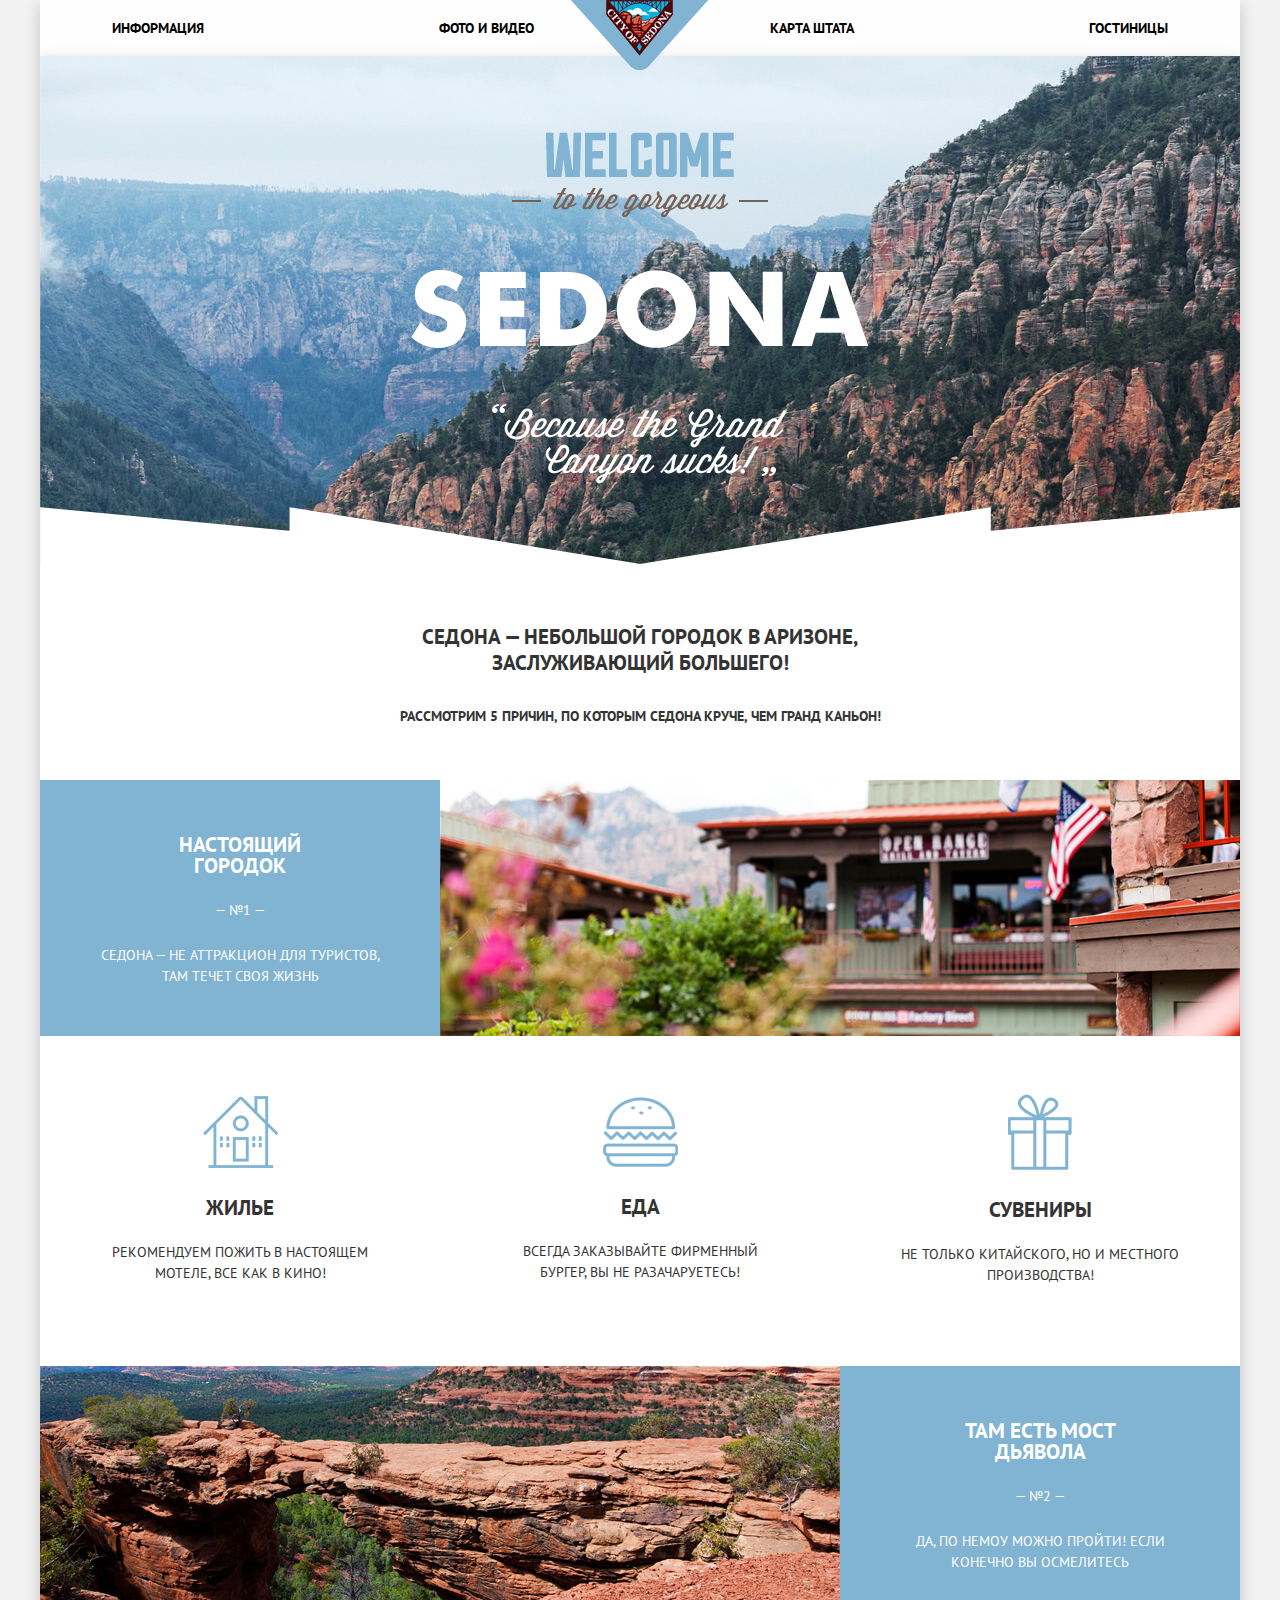
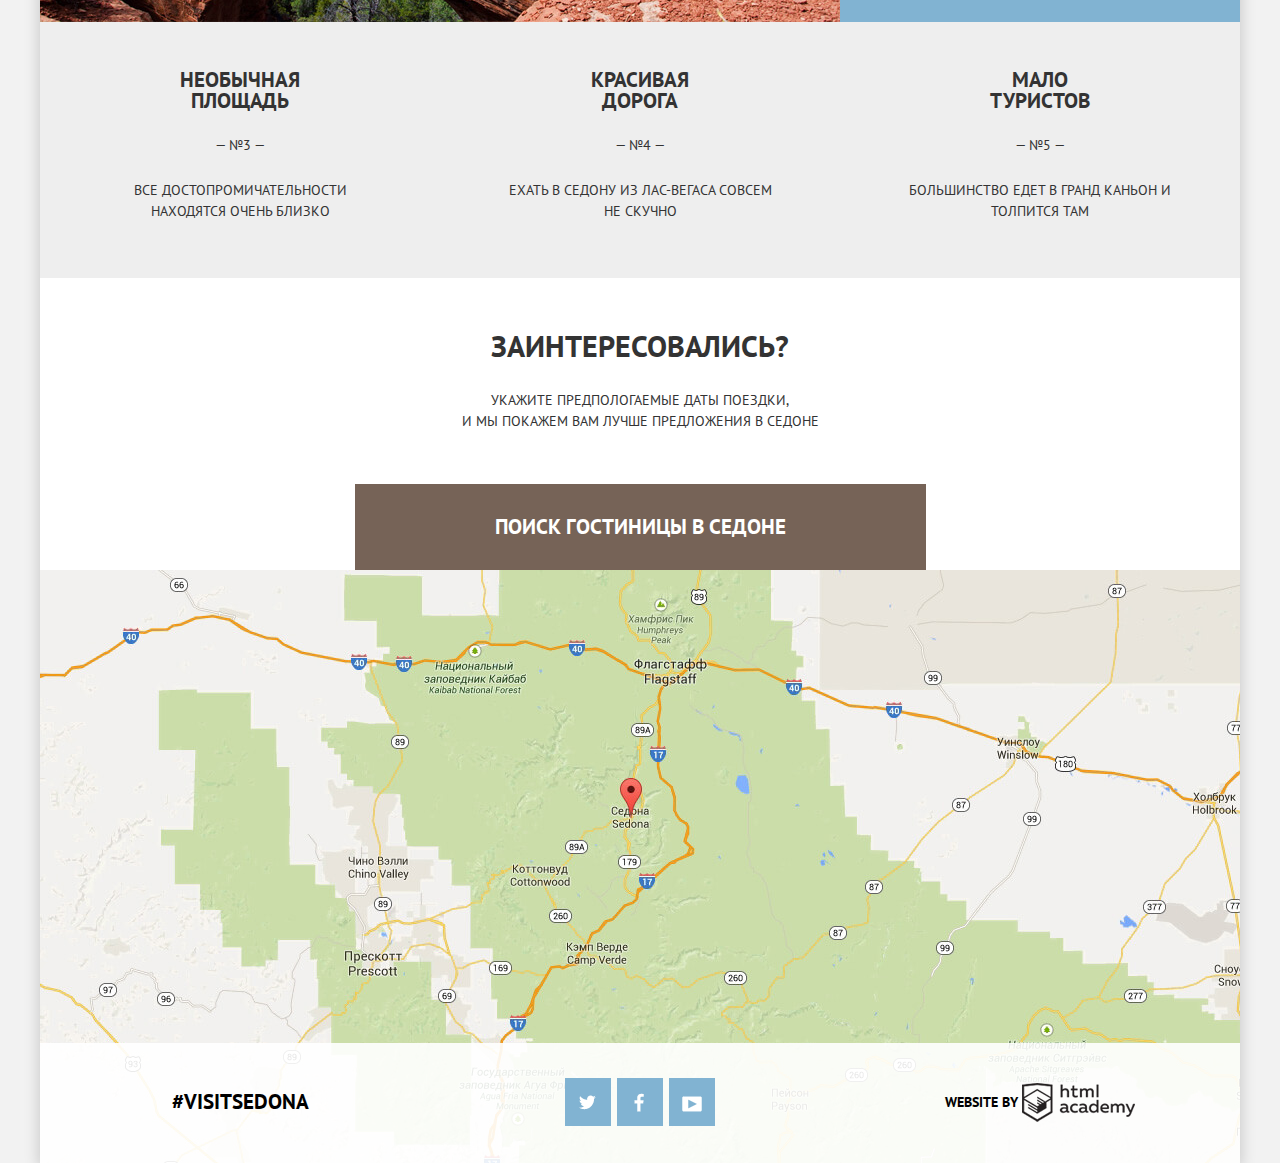
==== index.html @ 19bbd27e "посл. изминения надеюсь:)" ====
<!DOCTYPE html>
<html lang="ru">
<head>
	<meta charset="utf-8">
	<title>Добро пожаловать в Sedona!!!</title>
	<meta name="description" content="">
	<meta http-equiv="X-UA-Compatible" content="IE=edge">
	<link href="https://fonts.googleapis.com/css?family=PT+Sans:400,700&subset=cyrillic,latin" rel="stylesheet" type="text/css">
	<link rel="stylesheet" href="css/normalize.css">
	<link rel="stylesheet" href="css/style.css">
</head>
<body>

	<header class="main-header container">
		<a class="logo">
			<img src="img/logo.png" width="138" height="70" alt="logo">
		</a>
		<nav class="main-navigation">
			<ul class="site-navigation">
				<li>
					<a href="info.html">Информация</a>
				</li>
				<li>
					<a href="visual-content.html">Фото и видео</a>
				</li>
				<li>
					<a href="big-map.html">Карта штата</a>
				</li>
				<li>
					<a href="hotels.html">Гостиницы</a>
				</li>
			</ul>
		</nav>
	</header>

	<main class="container">

		<section class="about">
			<h1 class="visually-hidden">Sedona<br></h1>
			<div class="sedona-fon">
				<img class="sedona-fon-title" src="img/main-background-title.png" width="458" height="352" alt="Sedona">
				<img src="img/zebra.png" width="1200" height="57" alt="zebra">
			</div>
			<h1 class="big-headline">Седона — небольшой городок в аризоне, заслуживающий большего!</h1>
			<b class="sub-title">Рассмотрим 5 причин, по которым Седона круче, чем гранд каньон!</b>
		</section>
		<section class="features">
			<div class="features-illustration clearfix">
				<div class="illustration-image">
					<img src="img/figure-town.jpg" width="800" height="256" alt="town Sedona">
				</div>
				<div class="illustration-description">
					<h2 class="main-headline">Настоящий городок</h2>
					<p class="text-comment">— №1 —</p>
					<p class="text-comment">Седона — не аттракцион для туристов, там течет своя жизнь</p>
				</div>
			</div>
			<div class="block-title">
				<img src="img/house.png" width="75" height="70" alt="house">
				<h3 class="sub-headline">Жилье</h3>
				<p class="text-comment">Рекомендуем пожить в настоящем мотеле, все как в кино!</p>
			</div>
			<div class="block-title">
				<img src="img/foot.png" width="75" height="72" alt="foot">
				<h3 class="sub-headline">Еда</h3>
				<p class="text-comment">Всегда заказывайте фирменный бургер, вы не разачаруетесь!</p>
			</div>
			<div class="block-title">
				<img src="img/suprais.png" width="64" height="76" alt="suprais">
				<h3 class="sub-headline">Сувениры</h3>
				<p class="text-comment">Не только китайского, но и местного производства!</p>
			</div>
			<div class="features-illustration left clearfix">
				<div class="illustration-image">
					<img src="img/figure-devil's-bridge.jpg" width="800" height="256" alt="devil's bridge">
				</div>
				<div class="illustration-description">
					<h2 class="main-headline">Там есть Мост дьявола</h2>
					<p class="text-comment">— №2 —</p>
					<p class="text-comment">Да, по немоу можно пройти! если конечно вы осмелитесь</p>
				</div>
			</div>
			<div class="feature color-fon">
				<h2 class="main-headline">Необычная площадь</h2>
				<p class="text-comment">— №3 —</p>
				<p class="text-comment">Все достопромичательности находятся очень близко</p>
			</div>
			<div class="feature color-fon">
				<h2 class="main-headline">Красивая дорога
				</h2>
				<p class="text-comment">— №4 —</p>
				<p class="text-comment">Ехать в седону из лас-вегаса совсем не скучно</p>
			</div>
			<div class="feature color-fon">
				<h2 class="main-headline">Мало туристов</h2>
				<p class="text-comment">— №5 —</p>
				<p class="text-comment">Большинство едет в гранд каньон и толпится там</p>
			</div>
		</section>
		<section class="offers text-center">
			<h2 class="main-headline">Заинтересовались?</h2>
			<p class="text-comment">Укажите предпологаемые даты поездки,<br> и мы покажем вам лучше предложения в Седоне</p>
			<a class="btn js-forma" href="#popap">Поиск гостиницы в седоне</a>
		</section>
		<section class="map">
			<img src="img/big-map.jpg" width="1200" height="593" alt="map">
		</section>

	</main>

	<footer class="main-footer container">
		<div class="position-footer">
			<h2 class="main-headline">
				<a href="#">#Visitsedona</a>
			</h2>
			<p class="footer-social">
				<span class="visually-hidden">Подписывайтесь на нас в соцсетях:</span>
				<a class="social-btn social-btn-inst" href="#"></a>
				<a class="social-btn social-btn-fb" href="#"></a>
				<span class="visually-hidden">Подписывайтесь на наш канал в youtube:</span>
				<a class="social-btn social-btn-ytb" href="#"></a>
			</p>
			<p class="footer-copyright">
				<b class="copyright-title">Website by</b>
				<a class="btn" href="https://htmlacademy.ru"></a>
			</p>
		</div>
	</footer>

	<!-- модальное окно -->
	<form class="form-horizontal" action="#" method="post" id="search-hotel">
		<div class="form-group">
			<label for="data-in" class="control-label icon">Дата заезда:</label>
			<input class="form-control" type="text" id="data-in" name="data-in" placeholder="24 апреля 2016" onfocus="placeholder='';" onblur="placeholder='24 апреля 2016';">
		</div>
		<div class="form-group">
			<label for="data-out" class="control-label icon">Дата выезда:</label>
			<input class="form-control" type="text" id="data-out" name="data-out" placeholder="4 июля 2016" onfocus="placeholder='';" onblur="placeholder='4 июля 2016';">
		</div>
		<div class="form-group">
			<div class="control">
				<label class="control-label">Взрослые:</label>
				<div>
					<span class="minus"></span>
					<input class="form-control small-form" type="type" name="adults" value="0" disabled>
					<span class="plus"></span>
				</div>
			</div>
			<div class="control">d
				<label class="control-label">Дети:</label>
				<div>
					<span class="minus"></span>
					<input class="form-control small-form" type="type" name="children" value="0" disabled>
					<span class="plus"></span>
				</div>
			</div>
		</div>
		<button type="submit" class="btn">Найти</button>
	</form>
	<!-- /модальное окно -->

	<script src="js/js.js"></script>
</body>
</html>
---- css/style.css ----
html,
body {
	position: relative;
	min-width: 320px;
	font-size: 16px;
	line-height: 21px;
	font-weight: normal;
	font-style: normal;
	font-family: "PT Sans", Arial, sans-serif;
	color: #333;
	background: #f2f2f2;
}

h1 {
	font-size: 21px;
	line-height: 26px;
	font-weight: bold;
	text-align: center;
	text-transform: uppercase;
	background: transparent;
}

h2 {
	font-size: 21px;
	line-height: 21px;
	font-weight: bold;
	text-align: center;
	text-transform: uppercase;
	background: transparent
}

h3 {
	font-size: 16px;
	line-height: 21px;
	font-weight: bold;
	text-align: center;
	text-transform: uppercase;
	background: transparent;
}

img {
	max-width: 100%;
	height: auto;
	border: none;
}

section {
	position: relative;
}

a {
	display: block;
	text-transform: uppercase;
	text-decoration: none;
	color: #000;
	background: transparent;
	border: none;
}

a:active,
a:hover,
a:focus {
	outline: 0;
}

p {
	font-size: 14px;
	line-height: 21px;
	text-align: center;
	text-transform: uppercase;
	color: #333;
	background: transparent;
}

b,
strong {
	display: block;
	font-size: 14px;
	line-height: 26px;
	text-align: center;
	text-transform: uppercase;
	color: #000;
	background: transparent;
}

ul {
	list-style: none;
}

span {
	text-transform: uppercase;
}

p,
h1,
h2,
h3,
h4,
ul,
input,
figure {
	margin: 0;
	padding: 0;
}

article,
aside,
details,
footer,
header,
hgroup,
main,
menu,
nav,
section {
	position: relative;
	display: block;
	font-size: 0;
	line-height: 0;
}

button,
select {
	text-transform: none;
	cursor: pointer;
}

.btn {
	display: inline-block;
	padding: 12px 17px;
	font-size: 14px;
	line-height: 21px;
	font-weight: bold;
	text-align: center;
	text-transform: uppercase;
	color: #fff;
	background: #81b3d2;
	border-radius: 0;
	border: none;
}

.btn.active.focus,
.btn.active:focus,
.btn.focus,
.btn:active.focus,
.btn:active:focus,
.btn:focus {
	outline: none;
}

.visually-hidden {
	display: none;
}

.text-center {/*общий класс для многих блоков*/
	text-align: center;
}

.container {
	width: 1200px;
	margin: 0 auto;
}

.clearfix:after {/*общий класс для многих блоков*/
	content: '';
	clear: both;
	display: table;
}

/*------INDEX PAGE-----------------------*/
/*------------header------------*/
.main-header {
	background-color: #fefefe;
	box-shadow: 0px 5px 15px 0px rgba(0,1,1,0.2);
}

.logo {
	position: absolute;
	top: 0px;
	left: 531px;
	z-index: 2;
}

.main-navigation {
	width: 1056px;
	margin: 0 auto;
}

.site-navigation {
	display: -webkit-box;
	display: -ms-flexbox;
	display: -webkit-flex;
	display: flex;
	-webkit-box-pack: justify;
	-ms-flex-pack: justify;
	-webkit-justify-content: space-between;
	justify-content: space-between;
	padding: 15px 0;
}

.site-navigation a {
	font-size: 14px;
	line-height: 26px;
	font-weight: bold;
	color: #000;
	background: #fff;
}

.site-navigation a:hover {
	color: #81b3d2;
}

.site-navigation a:active {
	color: #b2b2b2; 
}

/*-------section.about------*/
.sedona-fon {
	margin-bottom: 60px;
	background: url("../img/main-background.jpg") no-repeat top center;
	background-position-y: -56px;
}

.sedona-fon-title {
	display: block;
	width: 458px;
	margin: 0 auto;
	padding-top: 76px;
}
.sedona-fon img:last-child {
	padding-top: 23px;
}
.big-headline {
	width: 520px;
	margin: auto;
}

.sub-title {
	margin-bottom: 51px;
	padding-top: 27px;
	color: #333;
}

/*-------main------*/

main {
	background-color: #fff;
	box-shadow: 0px 5px 15px 0px rgba(0,1,1,0.2);
}

/*-------section.features-------*/

section.features {
	margin-bottom: 40px;
}

.features-illustration {
	background: #81b3d2;
}

.illustration-image,
.illustration-description
{
	float: right;
}

.illustration-description * {
	margin: 0 auto;
	padding-top: 54px;
	padding-right: 60px;
	color: #fff;
}

.main-headline {
	width: 151px;
	margin: 0 auto;
}

.text-comment {  /*общий класс для многих блоков*/
	width: 280px;
	margin: 0 auto;
	padding-top: 24px;
}

.block-title {
	width: 400px;
	display: inline-block;
	padding: 58px 0 80px;
	text-align: center;
	vertical-align: middle;
}

.sub-headline {
	padding-top: 29px;
	font-size: 21px;
}

.left .illustration-image {
	float: left;
}

.left > img {
	float: left;
}

.color-fon {
	background: #eee;
}

.feature {
	width: 400px;
	display: inline-block;
	padding: 47px 0 56px;
	text-align: center;
	vertical-align: middle;
}

/*-------section.offers-------*/
.offers {
	padding-top: 16px;
}

.offers .main-headline {
	width: auto;
	margin-bottom: 8px;
	font-size: 30px;
	line-height: 24px;
}

.offers .text-comment {
	width: 365px;
	margin: 0 auto;
}

.offers .text-comment {
	margin-bottom: 52px;
}

.offers .btn {
	padding: 30px 140px;
	font-size: 21px;
	line-height: 26px;
	background: #766357;
}

/*-------footer-------*/
.main-footer {
	position: relative;
	box-shadow: 0px 5px 15px 0px rgba(0,1,1,0.2);
}

.position-footer {
	position: absolute;
	width: 1200px;
  top: -120px;
  padding: 35px 0 37px;
	background-color: rgba(255, 255, 255, 0.9);
}

.main-footer .main-headline,
.footer-social,
.footer-copyright {
	display: inline-block;
	width: 400px;
	margin: 0;
	vertical-align: middle;
}

.main-footer .main-headline {
	line-height: 26px;
}

.social-btn {
	display: inline-block;
	width: 46px;
	height: 48px;
	margin: 0 1px;
	vertical-align: middle;
	background: #81b3d2 url("../img/sprites.png") no-repeat center;
	transition:
	background-position 0.5s,
	background-color 0.5s;
}

.social-btn:hover {
	background: #669ec0 url("../img/sprites.png") no-repeat center;
}

.social-btn-inst,
.social-btn-inst:hover {
	background-position: 10px 14px;
}

.social-btn-fb,
.social-btn-fb:hover {
	background-position: -40px 14px;
}

.social-btn-ytb,
.social-btn-ytb:hover {
	background-position: -90px 14px;
}


.social-btn:active {
	background: #5496bd url("../img/sprites.png") no-repeat center;
}

.social-btn-inst:active {
	background-position: 11px -38px;
}

.social-btn-fb:active {
	background-position: -41px -40px;
}

.social-btn-ytb:active {
	background-position: -88px -38px;
}

.copyright-title {
	display: inline-block;
	vertical-align: middle;
}

.footer-copyright .btn {
	width: 113px;
	height: 39px;
	padding: 0px;
	vertical-align: middle;
	background: transparent url(../img/sprites.png) no-repeat top center;
	background-position: 0 -154px ;
}

.footer-copyright .btn:hover {
	background: transparent url(../img/sprites.png) no-repeat top center;
	background-position: -270px -154px ;
}

.footer-copyright .btn:active {
	background: transparent url(../img/sprites.png) no-repeat top center;
	background-position: -134px -155px ;
}

/*----------------HOTEL PAGE-------------*/
/*----------------section.offers-filter----------------*/
.offers-filter {
	background: url(../img/background-hotel.jpg) 0 -291px no-repeat;
    background-size: cover;
}

.form-offers {
	padding: 0px 71px 4px 71px;
}

.offers-filter .sub-headline {
	margin-bottom: 19px;
	padding-top: 27px;
	font-size: 16px;
	line-height: 21px;
	text-align: left;
	color: #fff;
}

.checkbox-group {
	display: inline-block;
	margin-right: 119px;
	vertical-align: middle;
}

.cost-filter {
	float: right;
	text-align: center;
}

.list-options {
	padding-top: 9px;
}

.form-checkbox {
	display: none;
}

.checkbox-group .control-label {
    position: relative;
    display: inline-block;
    margin-bottom: 25px;
    padding-left: 41px;
    line-height: 21px;
    color: #fff;
		cursor: pointer;
}

.checkbox-group .control-label::before {
	content: '';
	position: absolute;
	width: 22px;
	height: 22px;
	top: -4px;
	left: 0;
	background: url(../img/sprites.png) no-repeat;
	background-position: -152px 0px;
}

.list-options input[type="checkbox"]:checked + .control-label::after {
	content: '';
	position: absolute;
	width: 26px;
	height: 22px;
	top: -4px;
	left: 0;
	background: url(../img/sprites.png) no-repeat;
	background-position: -148px -53px;
}

.checkbox-group .control-label:hover::before {
	background-position: -202px -1px;
}

.list-options input[type="checkbox"]:checked + .control-label::after {
	background-position: -200px -52px;
}

.list-options input[type="checkbox"]:disabled + label::before {
	background-position: -251px -4px;
}

.list-options input[type="checkbox"]:checked:disabled + label::after {
	background-position: -251px -50px;
}

.margin {
	margin-left: 15px;
}

.cost-filter .sub-headline {
    padding-top: 27px;
    margin-bottom: 10px;
}

.price-controls {
	position: relative;
	border: 2px solid #fff;
	border-radius: 2px;
}

.price-controls label {
	padding-left: 66px;
	font-size: 14px;
	text-transform: uppercase;
	color: #fff;
}

.price-controls input[type="text"] {
	width: 64px;
	padding: 7px 0 7px 5px;
	font-size: 14px;
	line-height: 21px;
	color: #fff;
	background: transparent;
	outline: none;
	border: none;
}

.price-controls ::-webkit-input-placeholder {
	color:#fff;
}

.price-controls::-moz-placeholder          {
	color:#fff;
	}/* Firefox 19+ */

.price-controls:-moz-placeholder           {
	color:#fff;
	}/* Firefox 18- */

.price-controls:-ms-input-placeholder      {
	color:#fff;
}

.vertical-line {
	position: absolute;
	width: 2px;
	height: 22px;
	top: 7px;
	left: 50%;
	background: #fff;
}

.range-controls {
	position: relative;
	margin-bottom: 12px;
	overflow: hidden;
}

.scale {
	height: 2px;
	margin: 20px auto;
	background: #918381;
}

.bar {
	width: 83%;
	height: 2px;
	background: #fff;
}

.range-controls .toggle {
	position: absolute;
	top: 11px;
	left: 0px;
	width: 4px;
	height: 4px;
	border: 8px solid #fff;
	background: #ababab;
	border-radius: 50%;
	cursor: pointer;
}

.range-controls .min-toggle {
	left: 0px;
}
.range-controls .max-toggle {
	left: 251px;
}

.range-controls .toggle:hover {
	background: #1c4f80;
}

.form-offers .btn {
	padding: 6px 34px;
	font-weight: normal;
	background: transparent;
	border-radius: 2px;
	border: 2px solid #fff;
}

.form-offers .btn:hover {
	color: #000;
	background: #fff;
}

/*-----------------section.sort-------------------*/
.sort {
	display: flex;
	padding: 31px 0;
	align-items: center;
}

.sort .big-headline {
    width: 165px;
    margin: 0 0 0 73px;
    text-align: left;
}

.sorting {
	font-size: 12px;
	line-height: 18px;
	text-transform: uppercase;
	color: #000;
}

.block-inline {
	display: inline-block;
	vertical-align: middle;
}

.list-sort li {
	display: inline-block;
	vertical-align: middle;
}

.list-sort a{
	margin-left: 32px;
	font-size: 12px;
	line-height: 18px;
	color: #b2b2b2;
	border-bottom: 1px dashed #81b3d2;
}

.list-sort a:hover {
	color: #81b3d2;
	border-bottom: 1px dashed #81b3d2;
}

.list-sort a:active {
	color: #000;
	border-bottom: none;
}

.list-sort .active {
	color: #92bdd8;
	border-bottom: none;
}

.list-sort a {
	margin-left: 30px;
}

.up-down-sort {
	margin-left: 483px;
}

.list-sort .sorting-up,
.list-sort .sorting-down{
	margin-left: 0px;
	width: 20px;
	height: 20px;
	vertical-align: middle;
	border: none;
	background: url(../img/sprites.png) no-repeat;
	background-position: -298px -2px;
}

.list-sort .sorting-down {
	background: url(../img/sprites.png) no-repeat;
	background-position: -298px -49px;
}

.list-sort .sorting-up:hover {
	background-position: -350px 0px;
	border-bottom: none;
}

.list-sort .sorting-down:hover {
	background-position: -347px -50px;
	border-bottom: none;
}

.list-sort .active-arrow-down {
	background-position: -398px -51px;
	border-bottom: none;
}

.list-sort .active-arrow-up {
	background-position: -401px -2px;
	border-bottom: none;
}

/*-------------section.hotels --------------*/

.left-content .main-headline:hover {
	cursor: pointer;
}

.left-content .main-headline:hover {
	color: #81b3d2;
}

.left-content .main-headline:active {
	color: #cacaca;
}

.hotel-groups {
	display: flex;
	padding: 28px 73px;
	justify-content: space-between;
	border-top: 1px solid #e5e5e5;
}

.hotels .hotel-groups:last-child {
	border-bottom: 1px solid #e5e5e5;
}

.img-block,
.text-block {
	display: inline-block;
	vertical-align: middle;
}

.text-block {
	width: 325px;
	padding-left: 30px;
}

.hotel-groups .main-headline {
	text-align: left;
	width: auto;
	margin-bottom: 12px;
}

.hotel-groups .titul,
.hotel-groups .price {
	font-size: 14px;
	line-height: 21px;
	text-transform: uppercase;
	color: #333;
	background: transparent;
}

.hotel-groups .price {
	margin-left: 35px;
}

.hotel-groups .btn {
	padding: 4px 17px;
}

.btn-booking {
	margin-top: 7px;
	margin-left: 6px;
	background: #766357;
}

.btn-booking:hover {
	background: #604e43;
}

.btn-booking:active {
	color: #857871;
	background: #503e33;
}

.star-block {
	font-size: 21px;
	text-align: right;
}

.star {
	display: inline-block;
	margin-bottom: 47px;
	vertical-align: middle;
}

.rating {
	display: block;
	padding: 4px 16px;
	font-size: 14px;
	line-height: 21px;
	color: #666;
	background: #f2f2f2;

}

.hotels-page .position-footer{
	position: relative;
	top: 0;
	padding: 35px 0 37px;
	background-color: rgb(255, 255, 255);
}

/*-------------------------modal----------------------------*/
.form-horizontal {
	display: none;
	width: 458px;
	margin: 0 auto;
	padding: 59px 55px 53px;
	background: #fff;
}

.form-horizontal ::-webkit-input-placeholder {
	color:#000;
}

.form-horizontal::-moz-placeholder          {
	color:#000;
	}/* Firefox 19+ */

.form-horizontal:-moz-placeholder           {
	color:#000;
	}/* Firefox 18- */

.form-horizontal:-ms-input-placeholder      {
	color:#000;
}

.form-group {
	position: relative;
	display: flex;
	margin-bottom: 37px;
	text-align: right;
	justify-content: space-between;
	align-items: center;
}

.form-control {
	width: 311px;
	height: 26px;
	padding: 0px 15px;
	font-size: 14px;
	line-height: 26px;
	font-weight: bold;
	text-transform: uppercase;
	color: #000;
	background: #f2f2f2;
	outline: none;
	border: 2px solid transparent;
}

.form-control:hover {
	background: #ebebeb;
}

.form-control:active {
	background: #ffffff;
	border: 2px solid #e5e5e5;
}

.small-form {
	width: 11px;
	height: 30px;
	display: inline-block;
	text-align: center;
	vertical-align: middle;
	border: none;
}

.small-form:hover,
.small-form:active{
	background: #f2f2f2;
	border: none;
}

.control-label {
	font-size: 14px;
	line-height: 26px;
	font-weight: bold;
	color: #000;
	text-transform: uppercase;
}

.control {
	position: relative;
	width: 50%;
	font-size: 0px;
	display: flex;
	justify-content: space-between;
	align-items: center;
}

.icon::after {
	content: "";
	position: absolute;
	top: 4px;
	right: 8px;
	width: 21px;
	height: 22px;
	z-index: 20;
	background: transparent url(../img/sprites.png) no-repeat top center;
	background-position: -102px -103px ;
	cursor: pointer;
}

.icon:hover::after {
	background-position: -52px -101px ;
}

.icon:active::after {
	background-position: -4px -102px ;
}

.form-horizontal .btn {
	width: 100%;
	margin-top: 21px;
	padding: 17px 17px;
	font-size: 21px;
	line-height: 26px;
}

.btn:hover {
	background: #669ec0;
}

.btn:active {
	color: #88b6d1;
	background: #5496bd;
}

.minus,
.plus {
	position: relative;
	display: inline-block;
	width: 36px;
	height: 30px;
	vertical-align: middle;
	background: #f2f2f2;
	cursor: pointer;
}

.minus::before {
	content: '';
	position: absolute;
	top: 14px;
	left: 13px;
	width: 12px;
	height: 3px;
	background: #a9a9a9;
	cursor: pointer;
}

.plus::before {
	content: '';
	position: absolute;
	top: 14px;
	right: 14px;
	width: 12px;
	height: 3px;
	background: #a9a9a9;
	cursor: pointer;
}

.plus::after {
	content: '';
	position: absolute;
	top: 9.5px;
	right: 18.5px;
	width: 3px;
	height: 12px;
	background: #a9a9a9;
	cursor: pointer;
}

@-webkit-keyframes bounce {
	0% {
		-webkit-transform: translate(-50%,-70%);
		transform: translate(-50%,-70%);
	}

	70% {
		-webkit-transform: translate(-50%,-40%);
		transform: translate(-50%,-40%);
	}

	90% {
		-webkit-transform: translate(-50%,-10%);
		transform: translate(-50%,-10%);
	}

	100% {
		-webkit-transform: translate(-50%,-5%);
		transform: translate(-50%,-5%);
	}
}

@keyframes bounce {
	0% {
		-webkit-transform: translate(-50%,-70%);
		transform: translate(-50%,-70%);
	}

	70% {
		-webkit-transform: translate(-50%,-40%);
		transform: translate(-50%,-40%);
	}

	90% {
		-webkit-transform: translate(-50%,-10%);
		transform: translate(-50%,-10%);
	}

	100% {
		-webkit-transform: translate(-50%,-5%);
		transform: translate(-50%,-5%);
	}
}

.show-map {
	position: absolute;
	bottom: 200px;
	left: 50%;
	z-index: 200;
	-webkit-transform: translateX(-50%);
	transform: translateX(-50%);
	display: block;
	-webkit-animation: bounce 0.4s;
	animation: bounce 0.4s;
}
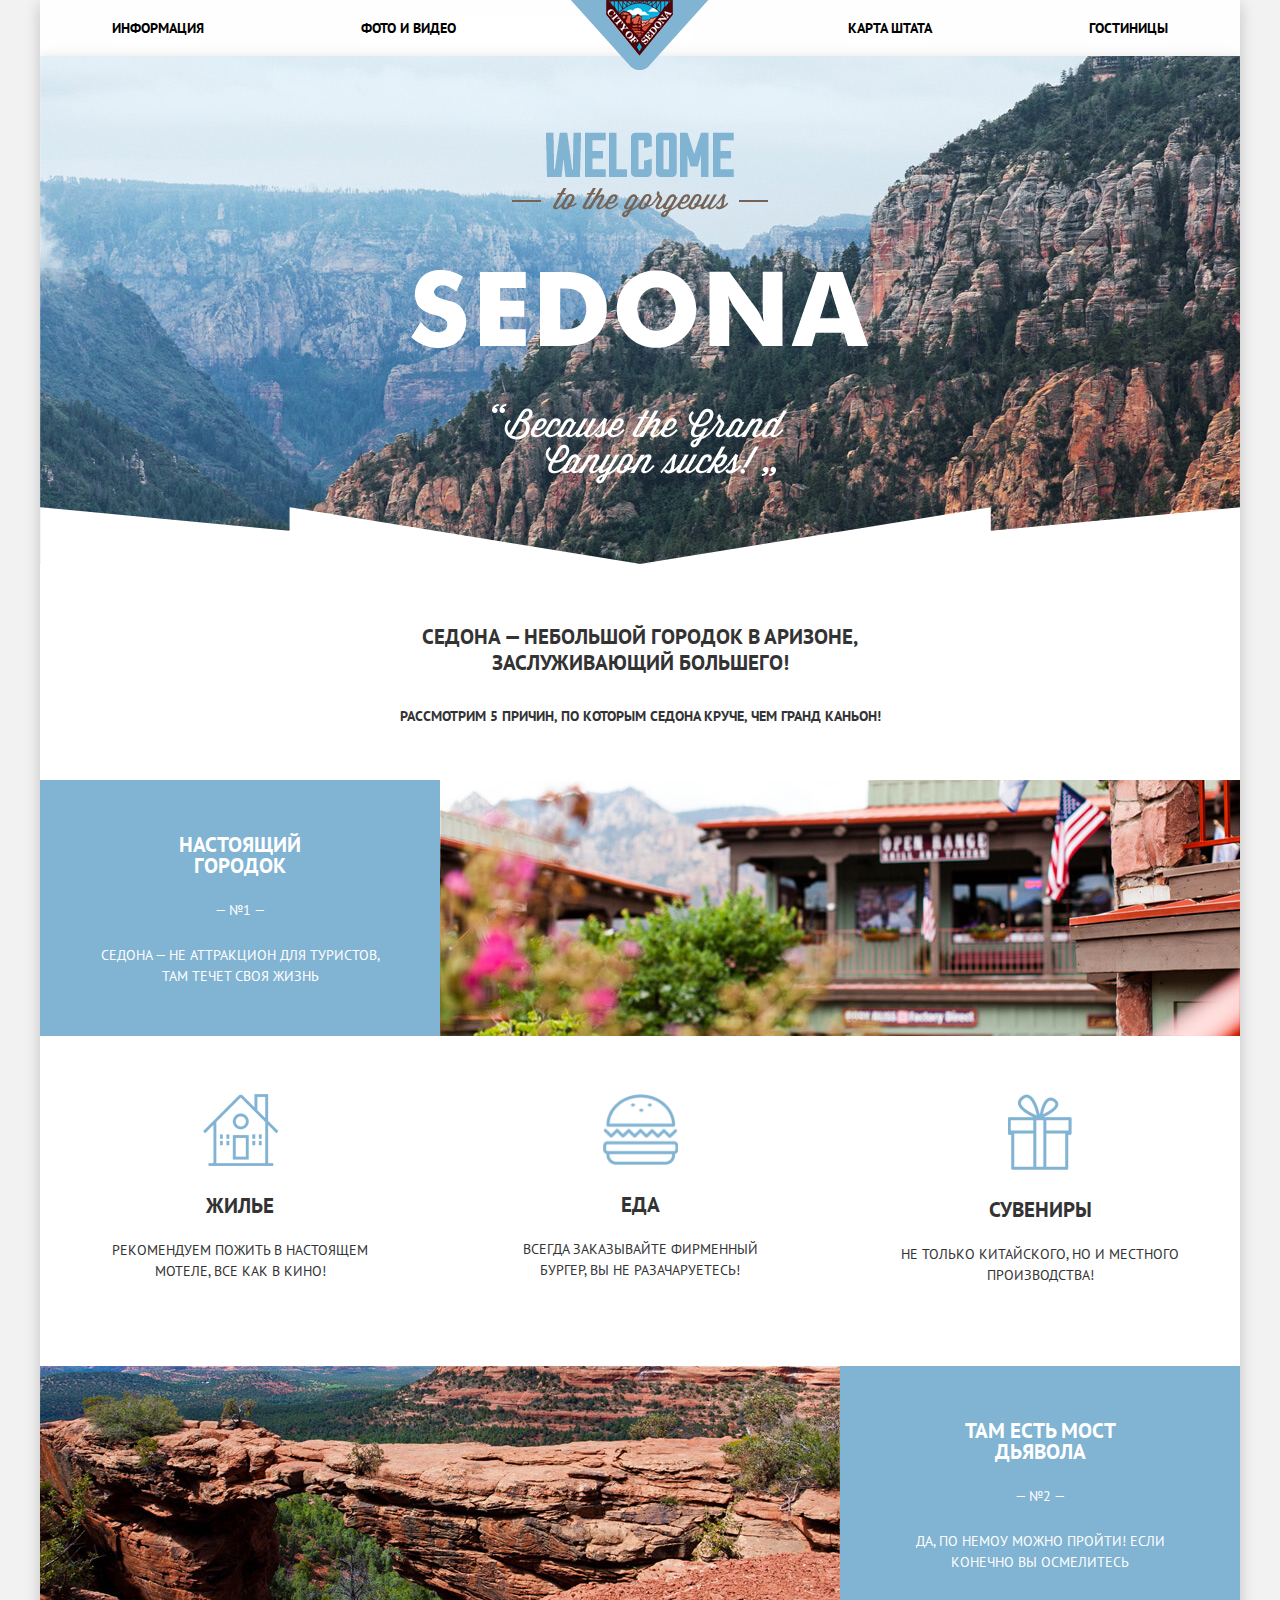
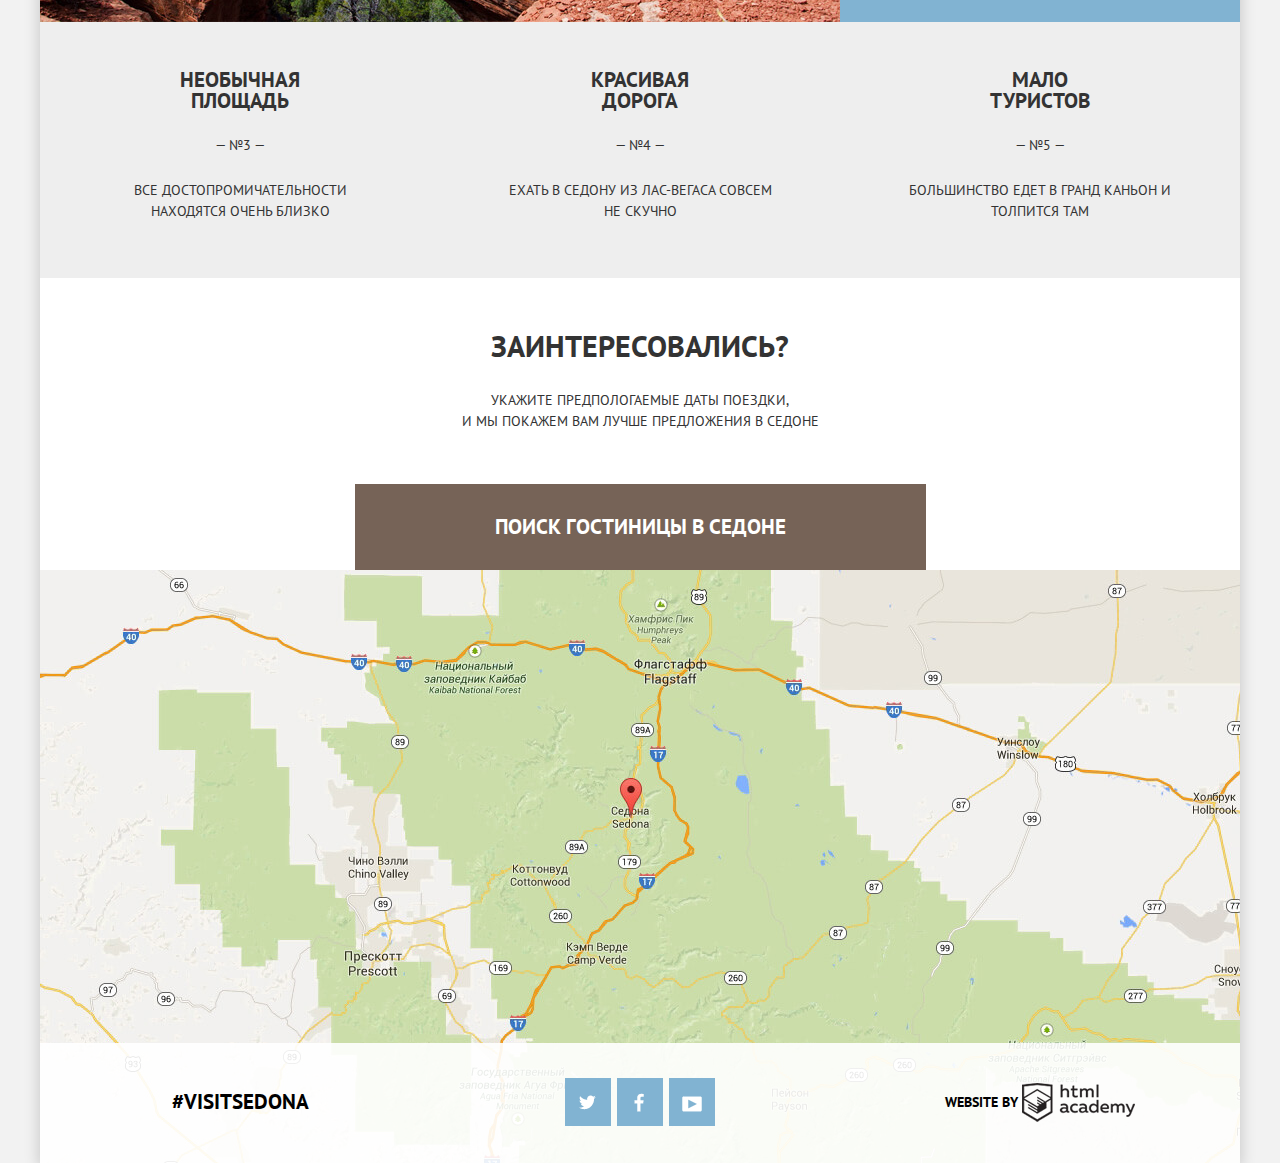
==== commit 59af43f9: "все:)" ====
--- a/index.html
+++ b/index.html
@@ -2,12 +2,12 @@
 <html lang="ru">
 <head>
 	<meta charset="utf-8">
-	<title>Добро пожаловать в Sedona!!!</title>
-	<meta name="description" content="">
+	<title>Добро пожаловать в Sedona</title>
+	<meta name="description" content="Отдых в Седоне">
 	<meta http-equiv="X-UA-Compatible" content="IE=edge">
 	<link href="https://fonts.googleapis.com/css?family=PT+Sans:400,700&subset=cyrillic,latin" rel="stylesheet" type="text/css">
-	<link rel="stylesheet" href="css/normalize.css">
-	<link rel="stylesheet" href="css/style.css">
+	<link rel="stylesheet" href="css/normalize.min.css">
+	<link rel="stylesheet" href="css/style.min.css">
 </head>
 <body>
 
@@ -80,21 +80,23 @@
 					<p class="text-comment">Да, по немоу можно пройти! если конечно вы осмелитесь</p>
 				</div>
 			</div>
-			<div class="feature color-fon">
-				<h2 class="main-headline">Необычная площадь</h2>
-				<p class="text-comment">— №3 —</p>
-				<p class="text-comment">Все достопромичательности находятся очень близко</p>
-			</div>
-			<div class="feature color-fon">
-				<h2 class="main-headline">Красивая дорога
-				</h2>
-				<p class="text-comment">— №4 —</p>
-				<p class="text-comment">Ехать в седону из лас-вегаса совсем не скучно</p>
-			</div>
-			<div class="feature color-fon">
-				<h2 class="main-headline">Мало туристов</h2>
-				<p class="text-comment">— №5 —</p>
-				<p class="text-comment">Большинство едет в гранд каньон и толпится там</p>
+			<div class="color-fon">
+				<div class="feature">
+					<h2 class="main-headline">Необычная площадь</h2>
+					<p class="text-comment">— №3 —</p>
+					<p class="text-comment">Все достопромичательности находятся очень близко</p>
+				</div>
+				<div class="feature">
+					<h2 class="main-headline">Красивая дорога
+					</h2>
+					<p class="text-comment">— №4 —</p>
+					<p class="text-comment">Ехать в седону из лас-вегаса совсем не скучно</p>
+				</div>
+				<div class="feature">
+					<h2 class="main-headline">Мало туристов</h2>
+					<p class="text-comment">— №5 —</p>
+					<p class="text-comment">Большинство едет в гранд каньон и толпится там</p>
+				</div>
 			</div>
 		</section>
 		<section class="offers text-center">
@@ -142,7 +144,7 @@
 				<label class="control-label">Взрослые:</label>
 				<div>
 					<span class="minus"></span>
-					<input class="form-control small-form" type="type" name="adults" value="0" disabled>
+					<input class="form-control small-form" type="text" name="adults" value="0" disabled>
 					<span class="plus"></span>
 				</div>
 			</div>
@@ -150,7 +152,7 @@
 				<label class="control-label">Дети:</label>
 				<div>
 					<span class="minus"></span>
-					<input class="form-control small-form" type="type" name="children" value="0" disabled>
+					<input class="form-control small-form" type="text" name="children" value="0" disabled>
 					<span class="plus"></span>
 				</div>
 			</div>
@@ -159,7 +161,7 @@
 	</form>
 	<!-- /модальное окно -->
 
-	<script src="js/js.js"></script>
+	<script src="js/js.min.js"></script>
 </body>
 </html>
 
--- a/css/style.min.css
+++ b/css/style.min.css
@@ -0,0 +1 @@
+body,html{position:relative;min-width:320px;font-weight:400;font-style:normal;font-family:"PT Sans",Arial,sans-serif;color:#333;background:#f2f2f2}h1,h2,h3{font-size:21px;line-height:26px;font-weight:700;text-align:center;text-transform:uppercase;background:0 0}body,h2,h3,html{line-height:21px}body,h3,html{font-size:16px}a,img{border:none}img{max-width:100%;height:auto}a{display:block;text-transform:uppercase;text-decoration:none;color:#000;background:0 0}a:active,a:focus,a:hover{outline:0}b,p,strong{background:0 0}p{text-transform:uppercase;margin:0;padding:0;line-height:21px;color:#333}.btn,b,p,strong{font-size:14px;text-align:center}b,strong{display:block;line-height:26px;color:#000}ul{list-style:none}.btn,b,span,strong{text-transform:uppercase}figure,h1,h2,h3,h4,input,ul{margin:0;padding:0}article,aside,details,footer,header,hgroup,main,menu,nav,section{position:relative;display:block;font-size:0;line-height:0}button,select{text-transform:none;cursor:pointer}.btn{display:inline-block;padding:12px 17px;line-height:21px;font-weight:700;color:#fff;background:#81b3d2;border-radius:0;border:none}.btn.active.focus,.btn.active:focus,.btn.focus,.btn:active.focus,.btn:active:focus,.btn:focus{outline:none}.visually-hidden{display:none}.text-center{text-align:center}.container{width:1200px;margin:0 auto}.clearfix:after{content:'';clear:both;display:table}.main-header{background-color:#fefefe;box-shadow:0 5px 15px 0 rgba(0,1,1,.2)}.logo{position:absolute;top:0;left:531px;z-index:2}.main-navigation{width:1056px;margin:0 auto}.site-navigation{display:-webkit-box;display:-ms-flexbox;display:flex;-webkit-box-pack:justify;-ms-flex-pack:justify;justify-content:space-between;padding:15px 0;-webkit-box-align:center;-ms-flex-align:center;align-items:center}.site-navigation a{font-size:14px;line-height:26px;font-weight:700;color:#000;background:#fff}.site-navigation a:hover{color:#81b3d2}.site-navigation a:active{color:#b2b2b2}.site-navigation li:nth-child(4n+2){-ms-flex-preferred-size:331px;flex-basis:331px}.sedona-fon{margin-bottom:60px;background:gray url(../img/main-background.jpg) no-repeat top center;background-position-y:-56px}.sedona-fon-title{display:block;width:458px;margin:0 auto;padding-top:76px}.sedona-fon img:last-child{padding-top:23px}.big-headline{width:520px;margin:auto}.sub-title{margin-bottom:51px;padding-top:27px;color:#333}main{background-color:#fff;box-shadow:0 5px 15px 0 rgba(0,1,1,.2)}section.features{margin-bottom:40px}.features-illustration{background:#81b3d2}.illustration-description,.illustration-image{float:right}.illustration-description *{margin:0 auto;padding-top:54px;padding-right:60px;color:#fff}.main-headline{width:151px;margin:0 auto}.text-comment{width:280px;margin:0 auto;padding-top:24px}.block-title{width:400px;display:inline-block;padding:58px 0 80px;text-align:center;vertical-align:top}.sub-headline{padding-top:29px;font-size:21px}.left .illustration-image,.left>img{float:left}.color-fon{background:#eee}.feature{width:400px;display:inline-block;padding:47px 0 56px;text-align:center;vertical-align:top}.offers{padding-top:16px}.offers .main-headline{width:auto;margin-bottom:8px;font-size:30px;line-height:24px}.offers .text-comment{width:365px;margin:0 auto 52px}.offers .btn{padding:30px 140px;font-size:21px;line-height:26px;background:#766357}.main-footer{position:relative;box-shadow:0 5px 15px 0 rgba(0,1,1,.2)}.position-footer{position:absolute;width:1200px;top:-120px;padding:35px 0 37px;background-color:rgba(255,255,255,.9)}.footer-copyright,.footer-social,.main-footer .main-headline,.social-btn{display:inline-block;width:400px;margin:0;vertical-align:middle}.main-footer .main-headline{line-height:26px}.social-btn{width:46px;height:48px;margin:0 1px;background:#81b3d2 url(../img/sprites.png) no-repeat center;-webkit-transition:background-position .5s,background-color .5s;transition:background-position .5s,background-color .5s}.social-btn:hover{background:#669ec0 url(../img/sprites.png) no-repeat center}.social-btn-inst,.social-btn-inst:hover{background-position:10px 14px}.social-btn-fb,.social-btn-fb:hover{background-position:-40px 14px}.social-btn-ytb,.social-btn-ytb:hover{background-position:-90px 14px}.social-btn:active{background:#5496bd url(../img/sprites.png) no-repeat center}.social-btn-inst:active{background-position:11px -38px}.social-btn-fb:active{background-position:-41px -40px}.social-btn-ytb:active{background-position:-88px -38px}.copyright-title{display:inline-block;vertical-align:middle}.footer-copyright .btn{width:113px;height:39px;padding:0;vertical-align:middle;background:url(../img/sprites.png) no-repeat top center;background-position:0 -154px}.footer-copyright .btn:active,.footer-copyright .btn:hover{background:url(../img/sprites.png) no-repeat top center;background-position:-270px -154px}.footer-copyright .btn:active{background-position:-134px -155px}.offers-filter{background:gray url(../img/background-hotel.jpg) 0 -291px no-repeat;background-size:cover}.form-offers{padding:0 71px 4px}.offers-filter .sub-headline{margin-bottom:19px;padding-top:27px;font-size:16px;line-height:21px;text-align:left;color:#fff}.checkbox-group{display:inline-block;margin-right:119px;vertical-align:middle}.cost-filter{float:right;text-align:center}.list-options{padding-top:9px}.form-checkbox{display:none}.checkbox-group .control-label{position:relative;display:inline-block;margin-bottom:25px;padding-left:41px;line-height:21px;color:#fff;cursor:pointer}.checkbox-group .control-label::before{content:'';position:absolute;width:22px;height:22px;top:-4px;left:0;background:url(../img/sprites.png) no-repeat;background-position:-152px 0}.list-options input[type=checkbox]:checked+.control-label::after{content:'';position:absolute;width:26px;height:22px;top:-4px;left:0;background:url(../img/sprites.png) no-repeat;background-position:-200px -52px}.checkbox-group .control-label:hover::before{background-position:-202px -1px}.list-options input[type=checkbox]:disabled+label::before{background-position:-251px -4px}.list-options input[type=checkbox]:checked:disabled+label::after{background-position:-251px -50px}.margin{margin-left:15px}.cost-filter .sub-headline{padding-top:27px;margin-bottom:10px}.price-controls{position:relative;border:2px solid #fff;border-radius:2px}.price-controls label{padding-left:66px;font-size:14px;text-transform:uppercase;color:#fff}.price-controls input[type=text]{width:64px;padding:7px 0 7px 5px;font-size:14px;line-height:21px;color:#fff;background:0 0;outline:none;border:none}.price-controls ::-webkit-input-placeholder{color:#fff}.price-controls:-moz-placeholder,.price-controls::-moz-placeholder{color:#fff}.price-controls:-ms-input-placeholder{color:#fff}.vertical-line{position:absolute;width:2px;height:22px;top:7px;left:50%;background:#fff}.range-controls{position:relative;margin-bottom:12px;overflow:hidden}.scale{height:2px;margin:20px auto;background:#918381}.bar{width:83%;height:2px;background:#fff}.range-controls .toggle{position:absolute;top:11px;left:0;width:4px;height:4px;border:8px solid #fff;background:#ababab;border-radius:50%;cursor:pointer}.range-controls .min-toggle{left:0}.range-controls .max-toggle{left:251px}.range-controls .toggle:hover{background:#1c4f80}.form-offers .btn{padding:6px 34px;font-weight:400;background:0 0;border-radius:2px;border:2px solid #fff}.form-offers .btn:hover{color:#000;background:#fff}.sort{display:-webkit-box;display:-ms-flexbox;display:flex;padding:31px 73px;-webkit-box-align:center;-ms-flex-align:center;align-items:center}.sort .big-headline{width:165px;margin:0;text-align:left}.sorting{font-size:12px;line-height:18px;text-transform:uppercase;color:#000}.block-inline,.list-sort li{display:inline-block;vertical-align:middle}.sort-right{margin-left:auto}.list-sort a{font-size:12px;line-height:18px;color:#b2b2b2;border-bottom:1px dashed #81b3d2;margin-left:30px}.list-sort a:hover{color:#81b3d2;border-bottom:1px dashed #81b3d2}.list-sort a:active{color:#000;border-bottom:none}.list-sort .active{color:#92bdd8;border-bottom:none}.list-sort .sorting-down,.list-sort .sorting-up{margin-left:0;width:20px;height:20px;vertical-align:middle;border:none;background:url(../img/sprites.png) no-repeat;background-position:-298px -2px}.list-sort .sorting-down{background-position:-298px -49px}.list-sort .sorting-up:hover{background-position:-350px 0;border-bottom:none}.list-sort .sorting-down:hover{background-position:-347px -50px;border-bottom:none}.list-sort .active-arrow-down{background-position:-398px -51px;border-bottom:none}.list-sort .active-arrow-up{background-position:-401px -2px;border-bottom:none}.left-content .main-headline:hover{cursor:pointer;color:#81b3d2}.left-content .main-headline:active{color:#cacaca}.hotel-groups{display:-webkit-box;display:-ms-flexbox;display:flex;padding:28px 73px;-webkit-box-pack:justify;-ms-flex-pack:justify;justify-content:space-between;border-top:1px solid #e5e5e5}.hotels .hotel-groups:last-child{border-bottom:1px solid #e5e5e5}.img-block,.text-block{display:inline-block;vertical-align:middle}.text-block{width:325px;padding-left:30px}.hotel-groups .main-headline{text-align:left;width:auto;margin-bottom:12px}.hotel-groups .price,.hotel-groups .titul{font-size:14px;line-height:21px;text-transform:uppercase;color:#333;background:0 0}.hotel-groups .price{margin-left:35px}.hotel-groups .btn{padding:4px 17px}.btn-booking{margin-top:7px;margin-left:6px;background:#766357}.btn-booking:hover{background:#604e43}.btn-booking:active{color:#857871;background:#503e33}.star-block{font-size:21px;text-align:right}.star{display:inline-block;margin-bottom:47px;vertical-align:middle}.rating{display:block;padding:4px 16px;font-size:14px;line-height:21px;color:#666;background:#f2f2f2}.hotels-page .position-footer{position:relative;top:0;padding:35px 0 37px;background-color:#fff}.form-horizontal{display:none;width:458px;margin:0 auto;padding:59px 55px 53px;background:#fff}.form-horizontal ::-webkit-input-placeholder{color:#000}.form-horizontal:-moz-placeholder,.form-horizontal::-moz-placeholder{color:#000}.form-horizontal:-ms-input-placeholder{color:#000}.form-group{position:relative;display:-webkit-box;display:-ms-flexbox;display:flex;margin-bottom:37px;text-align:right;-webkit-box-pack:justify;-ms-flex-pack:justify;justify-content:space-between;-webkit-box-align:center;-ms-flex-align:center;align-items:center}.form-control{width:311px;height:26px;padding:0 15px;font-size:14px;line-height:26px;font-weight:700;text-transform:uppercase;color:#000;background:#f2f2f2;outline:none;border:2px solid transparent}.form-control:hover{background:#ebebeb}.form-control:active{background:#fff;border:2px solid #e5e5e5}.small-form{width:11px;height:30px;display:inline-block;text-align:center;vertical-align:middle;border:none}.small-form:active,.small-form:hover{background:#f2f2f2;border:none}.control-label{font-size:14px;line-height:26px;font-weight:700;color:#000;text-transform:uppercase}.control{position:relative;width:50%;font-size:0;display:-webkit-box;display:-ms-flexbox;display:flex;-webkit-box-pack:justify;-ms-flex-pack:justify;justify-content:space-between;-webkit-box-align:center;-ms-flex-align:center;align-items:center}.icon::after{content:"";position:absolute;top:4px;right:8px;width:21px;height:22px;z-index:20;background:url(../img/sprites.png) no-repeat top center;background-position:-102px -103px;cursor:pointer}.icon:hover::after{background-position:-52px -101px}.icon:active::after{background-position:-4px -102px}.form-horizontal .btn{width:100%;margin-top:21px;padding:17px;font-size:21px;line-height:26px}.btn:hover{background:#669ec0}.btn:active{color:#88b6d1;background:#5496bd}.minus,.plus{position:relative;display:inline-block;width:36px;height:30px;vertical-align:middle;background:#f2f2f2;cursor:pointer}.minus::before,.plus::after,.plus::before{content:'';position:absolute;top:14px;width:12px;height:3px;background:#a9a9a9;cursor:pointer}.minus::before{left:13px}.plus::after,.plus::before{right:14px}.plus::after{top:9.5px;right:18.5px;width:3px;height:12px}@-webkit-keyframes bounce{0%{-webkit-transform:translate(-50%,-70%);transform:translate(-50%,-70%)}70%{-webkit-transform:translate(-50%,-40%);transform:translate(-50%,-40%)}90%{-webkit-transform:translate(-50%,-10%);transform:translate(-50%,-10%)}to{-webkit-transform:translate(-50%,-5%);transform:translate(-50%,-5%)}}@keyframes bounce{0%{-webkit-transform:translate(-50%,-70%);transform:translate(-50%,-70%)}70%{-webkit-transform:translate(-50%,-40%);transform:translate(-50%,-40%)}90%{-webkit-transform:translate(-50%,-10%);transform:translate(-50%,-10%)}to{-webkit-transform:translate(-50%,-5%);transform:translate(-50%,-5%)}}.show-map{position:absolute;bottom:200px;left:50%;z-index:200;-webkit-transform:translateX(-50%);transform:translateX(-50%);display:block;-webkit-animation:bounce .4s;animation:bounce .4s}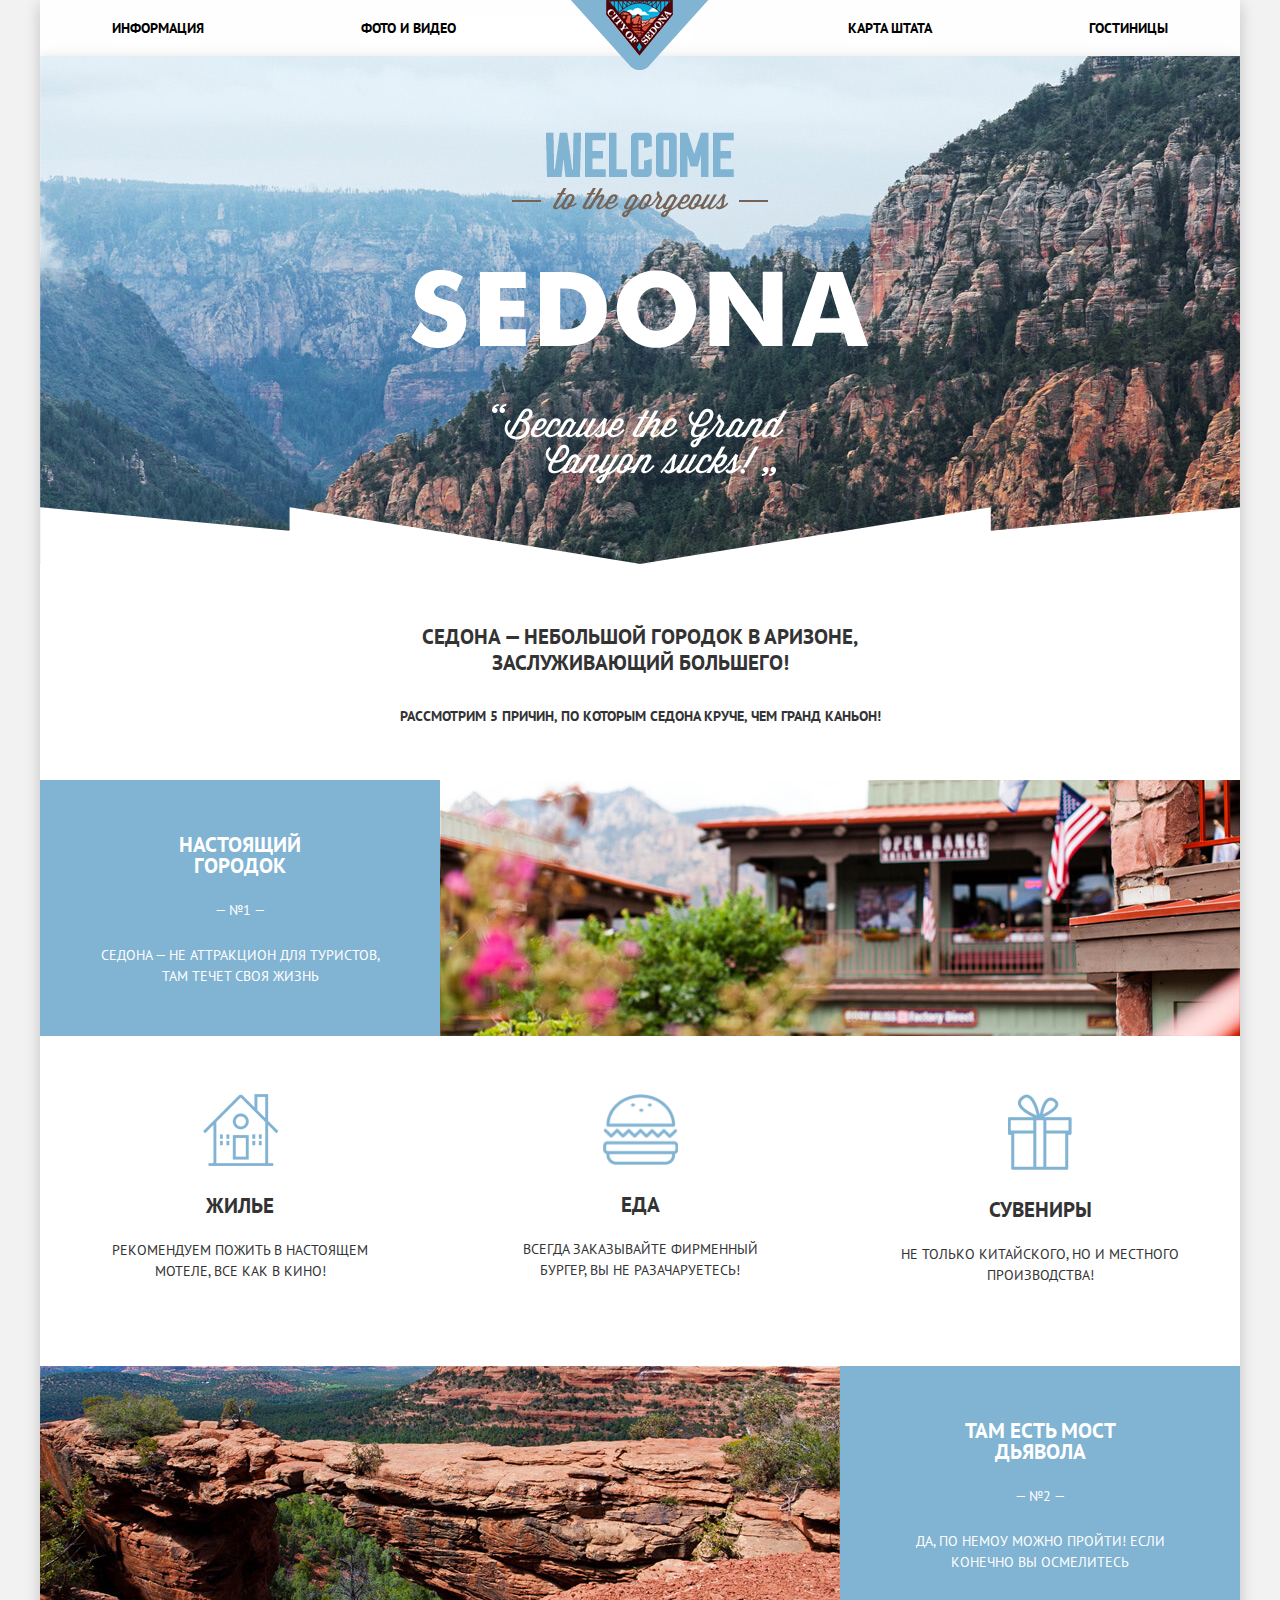
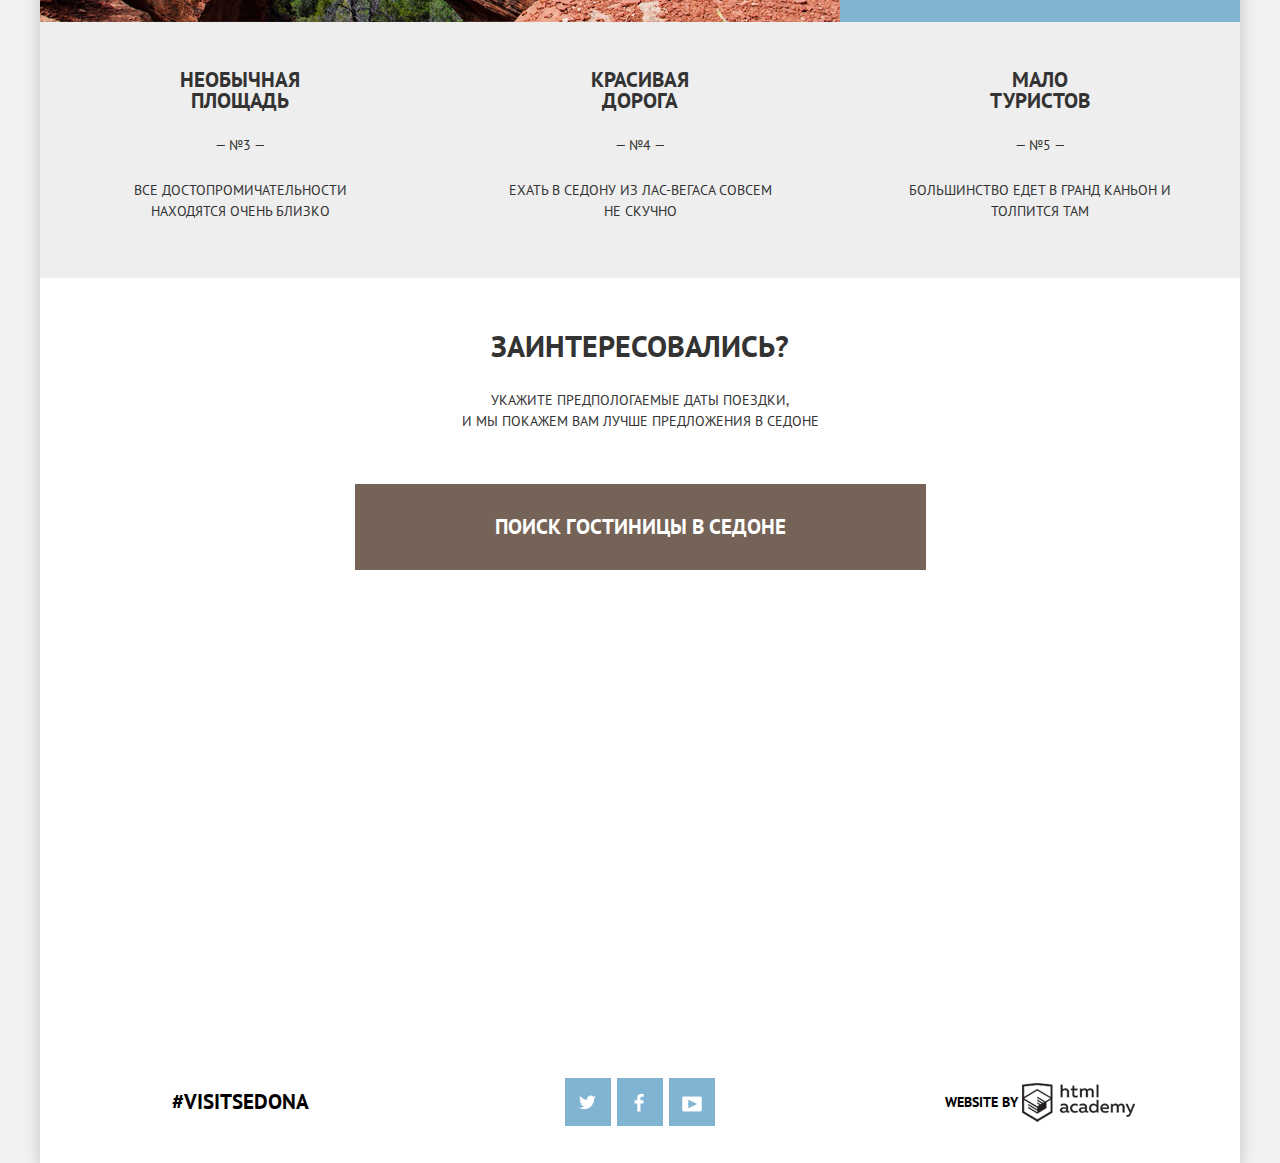
==== commit 034a5882: "а" ====
--- a/index.html
+++ b/index.html
@@ -105,7 +105,8 @@
 			<a class="btn js-forma" href="#popap">Поиск гостиницы в седоне</a>
 		</section>
 		<section class="map">
-			<img src="img/big-map.jpg" width="1200" height="593" alt="map">
+			
+			<iframe src="https://www.google.com/maps/embed?pb=!1m18!1m12!1m3!1d838049.5047813375!2d-111.88165626503512!3d34.86550113592359!2m3!1f0!2f0!3f0!3m2!1i1024!2i768!4f13.1!3m3!1m2!1s0x872da132f942b00d%3A0x5548c523fa6c8efd!2z0KHQtdC00L7QvdCwLCDQkNGA0LjQt9C-0L3QsCA4NjMzNiwg0KHQqNCQ!5e0!3m2!1sru!2sru!4v1472548221879" width="1200" height="593" frameborder="0" style="border:0" allowfullscreen></iframe>
 		</section>
 
 	</main>
